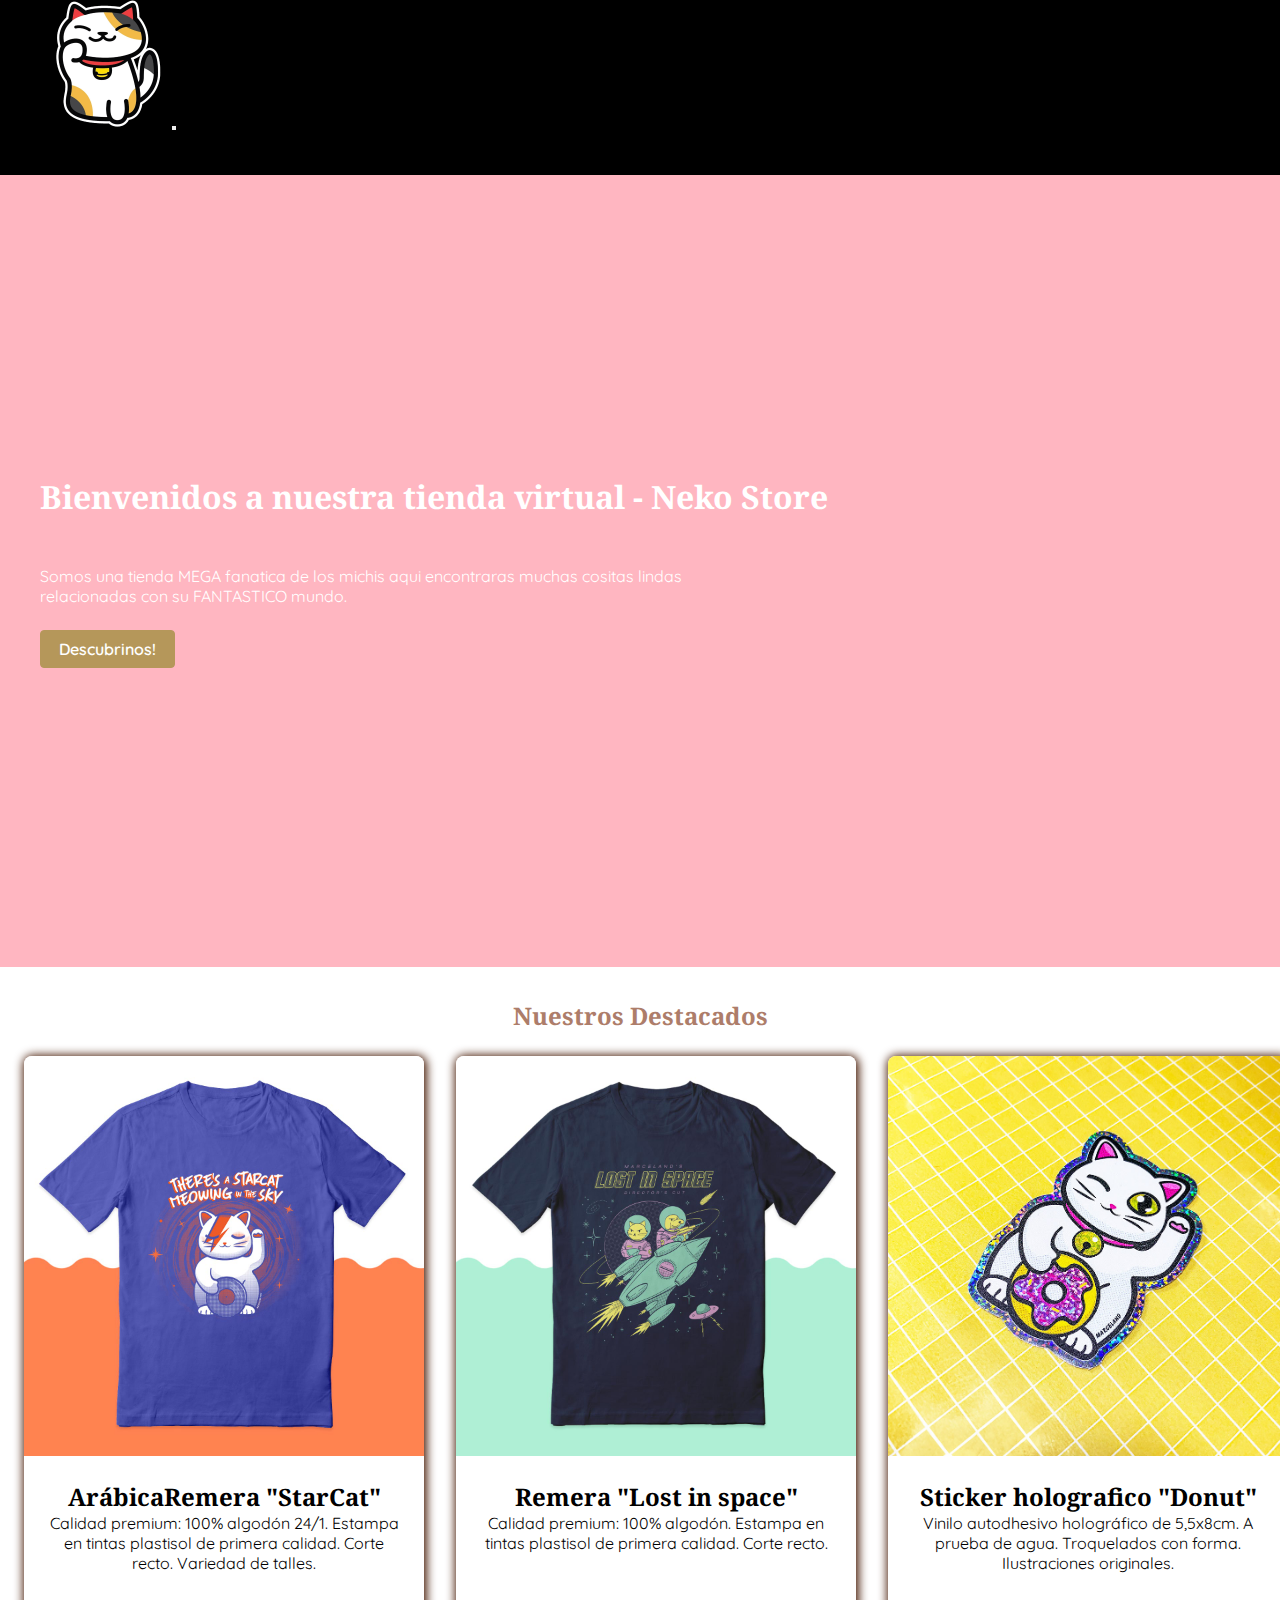
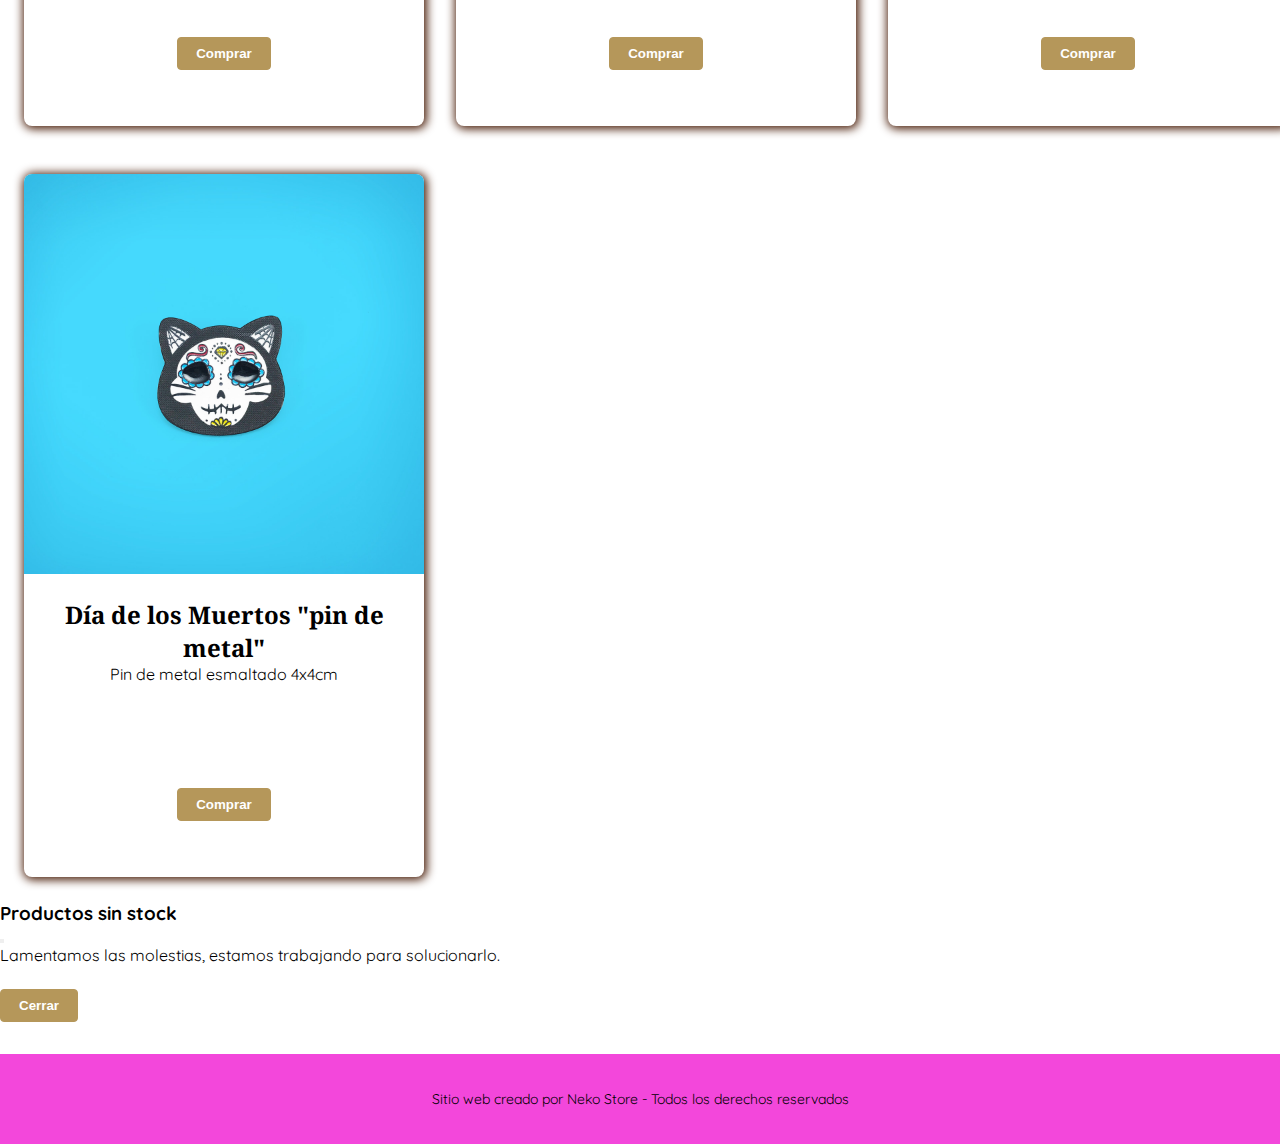
==== index.html @ 8020987b "main" ====
<!DOCTYPE html>
<html lang="es">
<head>
    <meta charset="UTF-8">
    <meta http-equiv="X-UA-Compatible" content="IE=edge">
    <meta name="viewport" content="width=device-width, initial-scale=1.0">
    <title>Neko Store - Tienda para fanaticos del mundo gatuno</title>
    <meta name="description" content="En este sitio web encontras todos los articulos relacionados con el increible mundo de los gatos pero de una manera mas divertida"/>
    <meta name="keywords" content="GATOS, JUGUETES, REMERAS, STICKERS, FANTASIA, FERIA, HOLOGRAMA,BIGOTES, FELINO, GARRAS "/>

    <link rel="shortcut icon" href="img/kisspng-neko-atsume-cat-maneki-neko-luck-hello-kitty-neko-atsume-5b0e3d5d5c5952.1851301615276598693783.png" type="image/x-icon">
  
    <!-- Bootstrap -->
  <link href="https://cdn.jsdelivr.net/npm/bootstrap@5.2.0/dist/css/bootstrap.min.css" rel="stylesheet"
    integrity="sha384-gH2yIJqKdNHPEq0n4Mqa/HGKIhSkIHeL5AyhkYV8i59U5AR6csBvApHHNl/vI1Bx" crossorigin="anonymous" />

    <!-- Mi CSS -->
    <link rel="stylesheet" href="css/estilo.css">

</head>

<body>
  <header>
  <nav class="navbar navbar-expand-lg bg-light">
      <div class="container-fluid">
        <a class="navbar-brand" href="index.html"><img class="nekoLogo" src="img/kisspng-neko-atsume-cat-maneki-neko-luck-hello-kitty-neko-atsume-5b0e3d5d5c5952.1851301615276598693783.png"
          alt="Logo Neko store"></a>
        <button class="navbar-toggler" type="button" data-bs-toggle="collapse" data-bs-target="#navbarNav" aria-controls="navbarNav" aria-expanded="false" aria-label="Toggle navigation">
          <span class="navbar-toggler-icon"></span>
        </button>
        <div class="collapse navbar-collapse" id="navbarNav">
          <ul class="navbar-nav ms-auto">
            <li class="nav-item">
              <a class="nav-link active" aria-current="page" href="index.html">Inicio</a>
            </li>
            <li class="nav-item">
              <a class="nav-link" href="pages/productos.html">Mis Productos</a>
            </li>
            <li class="nav-item">
              <a class="nav-link" href="pages/gatitos.html">Mis Gatitos</a>
            </li>
            <li class="nav-item">
              <a class="nav-link" href="pages/promociones.html">Promociones</a>
            </li>
            <li class="nav-item">
              <a class="nav-link" href="pages/contacto.html">Formulario de contacto</a>
            </li>
            <li class="nav-item">
              <a class="nav-link" href="pages/nosotros.html">Nosotros</a>
            </li>
            </li>
          </ul>
        </div>
      </div>
    </nav>
  </header>

        
<main>
    <!-- ENCABEZADO-->
  <section class="encabezado">
    <h1>Bienvenidos a nuestra tienda virtual - Neko Store</h1>
    <p>  Somos una tienda MEGA fanatica de los michis aqui encontraras muchas cositas lindas relacionadas con su FANTASTICO mundo.</p>  
  <a class="button" href="pages/nosotros.html">Descubrinos!</a>
</section> 
  
      <!-- CARDS NUESTROS PRODUCTOS -->
      <section class="container-xl">
        <h2 class="productos">Nuestros Destacados</h2>
        <div class="cardContainer">
        <article class="cards">
          <img src="img/remeras_starcat.jpg" alt="reme bowie" />
          <div class="cardBody">
            <h2>ArábicaRemera "StarCat"</h2>
            <p>Calidad premium: 100% algodón 24/1.
              Estampa en tintas plastisol de primera calidad.
              Corte recto.
              Variedad de talles.</p>
            <input data-bs-toggle="modal" data-bs-target="#exampleModal" class="button" type="button" value="Comprar" />
          </div>
        </article>
  
        <article class="cards">
          <img src="img/remera_Lost_recta.jpg" alt="reme lost" />
          <div class="cardBody">
            <h2>Remera "Lost in space"</h2>
            <p>Calidad premium: 100% algodón.
              Estampa en tintas plastisol de primera calidad.
              Corte recto.</p>
            <input data-bs-toggle="modal" data-bs-target="#exampleModal" class="button" type="button" value="Comprar" />
          </div>
        </article>
  
        <article class="cards">
          <img src="img/stickers_donut_cat_holo.jpg" alt="plancha dona" />
          <div class="cardBody">
            <h2>Sticker holografico "Donut"</h2>
            <p>Vinilo autodhesivo holográfico de 5,5x8cm.
              A prueba de agua.
              Troquelados con forma.
              Ilustraciones originales.</p>
            <input data-bs-toggle="modal" data-bs-target="#exampleModal" class="button" type="button" value="Comprar" />
          </div>
        </article>

        <article class="cards">
          <img src="img/marceland_prods_dia_de_los_muertos.jpg" alt="pin dead" />
          <div class="cardBody">
            <h2>Día de los Muertos "pin de metal"</h2>
            <p>Pin de metal esmaltado
              4x4cm</p>
            <input data-bs-toggle="modal" data-bs-target="#exampleModal" class="button" type="button" value="Comprar" />
          </div>
        </article>
      </div>
      </section>

      <!-- Modal -->
      <div class="modal fade" id="exampleModal" tabindex="-1" aria-labelledby="exampleModalLabel" aria-hidden="true">
        <div class="modal-dialog">
          <div class="modal-content">
            <div class="modal-header">
              <h3 class="modal-title" id="exampleModalLabel">Productos sin stock</h3>
              <button type="button" class="btn-close" data-bs-dismiss="modal" aria-label="Close"></button>
            </div>
            <div class="modal-body">
              <p>Lamentamos las molestias, estamos trabajando para solucionarlo.</p>
            </div>
            <div class="modal-footer">
              <button type="button" class="button" data-bs-dismiss="modal">Cerrar</button>
            </div>
          </div>
        </div>
      </div>
    </main>
    

 <!-- FOOTER -->
 <footer class="footer">
  <p>Sitio web creado por Neko Store - Todos los derechos reservados</p>
</footer>
  

<!-- JavaScript Bundle with Popper -->
<script
src="https://cdn.jsdelivr.net/npm/bootstrap@5.2.0/dist/js/bootstrap.bundle.min.js"
integrity="sha384-A3rJD856KowSb7dwlZdYEkO39Gagi7vIsF0jrRAoQmDKKtQBHUuLZ9AsSv4jD4Xa"
crossorigin="anonymous"
></script>

</body>

</html>
---- css/estilo.css ----
@import url("https://fonts.googleapis.com/css2?family=Noto+Serif:ital,wght@0,400;0,700;1,400;1,700&family=Quicksand:wght@300;400;500;600;700&display=swap");
* {
  margin: 0;
  padding: 0;
  box-sizing: border-box; }

/*Estilos Generales*/
body {
  font-family: "Quicksand", sans-serif;
  background-color: #ffffff; }

h1,
h2{
  font-family: "Noto Serif", serif; }

h1,
p {
  margin-bottom: 1.5em; }

a {
  text-decoration: none;
  color: #000000; }
  a:visited {
    color: #000000; }

    .nekoLogo {
      width: 8rem;
    }
    

/*Animaciones*/
@keyframes Aparicion {
  from {
    opacity: 0;
    transform: translateY(-20px); }
  to {
    opacity: 1;
    transform: translateY(0); } }

/* ENCABEZADO */
.encabezado {
  background-color: lightpink;
  height: 88vh;
  color: #ffffff;
  padding-left: 40px;
  display: flex;
  flex-direction: column;
  justify-content: center;
  background-size: cover; }
  .encabezado h1,
  .encabezado p,
  .encabezado .button {
    animation: Aparicion 1500ms 1; }
  .encabezado p {
    max-width: 70ch;
    animation-delay: 500ms;
    animation-fill-mode: backwards; }
  .encabezado .button {
    animation-delay: 1000ms;
    animation-fill-mode: backwards; }

/* NavBar*/
nav {
  padding: 0 40px;
  background-color: #000000;
  display: flex;
  flex-flow: row;
  justify-content: space-between;
  align-items: center; }
  nav ul li {
    display: inline-block;
    font-size: 1.125rem;
    padding: 10px 20px; }
    nav ul li.activo {
      font-weight: bold;
      background-color: #fb06d9;
      color: black; }
    nav ul li:hover {
      background-color: #fb06d9;
      transition: 300ms; }
    nav ul li:active {
      background-color: #ad7d6a;
      transition: 150ms; }
    nav ul li a {
      color: black; }
      nav ul li a:visited {
        color: white; }
  nav .nekologo {
    width: 48px; }

/* FOOTER */
.footer {
  margin-top: 32px;
  min-height: 10vh;
  text-align: center;
  font-size: 0.875rem;
  background-color: #f347db;
  display: flex;
  justify-content: center;
  align-items: center; }
  .footer p {
    margin-bottom: 0; }

/* Botones */
.button,
a.button,
input.button, .buttonSec {
  padding: 8px 18px;
  border-radius: 4px;
  display: inline-block;
  max-width: max-content; }

.button,
a.button,
input.button {
  background-color: #b5975a;
  border: 1px solid #b5975a;
  color: #ffffff;
  font-weight: 600; }
  .button:hover,
  a.button:hover,
  input.button:hover {
    background-color: #ad7d6a;
    transition: 300ms;
    border-color: #ad7d6a; }

.buttonSec {
  background-color: transparent;
  outline: none;
  border: none;
  color: #ad7d6a; }

/* CARDS */
.cards {
  background-color: #ffffff;
  display: flex;
  flex-direction: column;
  align-items: center;
  text-align: center;
  border-radius: 8px;
  height: auto;
  width: 400px;
  margin: 24px;
  padding-bottom: 32px;
  box-shadow: 1px 1px 10px 2px #491d08; }
  .cards img {
    width: 100%;
    border-radius: 8px 8px 0 0; }
  .cards p {
    min-height: 100px; }
  .cards:hover {
    transform: translateY(-3px);
    transition: 400ms ease-in-out; }

.cardBody {
  padding: 24px; }

/* Formulario */
form {
  background-color: #ece4dd;
  padding: 24px;
  width: 40%; }
  form > div {
    margin: 16px 0; }

.contactoFormulario {
  display: flex;
  justify-content: center;
  align-items: center;
  flex-direction: column;
  padding-top: 40px; }
  .contactoFormulario > div {
    display: flex;
    width: 75%;
    justify-content: center; }
  .contactoFormulario h1 {
    color: #ad7d6a;
    padding-top: 24px; }

/* Formatos */
.textCenter {
  display: flex;
  justify-content: center;
  align-items: center;
  flex-direction: column; }

.productos {
  text-align: center;
  padding-top: 2rem;
  color: #ad7d6a; }

.cardContainer {
  display: grid;
  grid-template-columns: repeat(auto-fill, minmax(400px, 1fr));
  column-gap: 16px; }



.nosotros {
  display: flex;
  padding-top: 24px; }
  .nosotros div:nth-child(2) {
    padding: 0 24px; }
  .nosotros h1 {
    color: #ad7d6a; }

.nosotrosImg {
  margin: 24px;
  width: 50%;
  display: grid;
  grid-template-columns: repeat(2, 1fr);
  row-gap: 16px;
  column-gap: 16px; }

.servicio {
  padding: 40px 0; }
  .servicio p {
    max-width: 70ch;
    text-align: left; }
  .servicio h2 {
    color: #ad7d6a; }
  .servicio .textCenter {
    padding-top: 10%;
    border-top: 1px solid #b5975a; }

/* Media Queries */
@media (max-width: 1200px) {
  .destacados {
    display: grid;
    grid-template-areas: "Titulo Titulo" "card1 card2" "card3 ."; }
  .nosotros {
    flex-wrap: wrap; } }

@media (max-width: 992px) {
  .destacados {
    display: grid;
    justify-content: center;
    grid-template-areas: "Titulo" "card1" "card2" "card3"; }
  .cardContainer {
    justify-content: center; }
  .contactoFormulario > div {
    flex-direction: column; }
  form {
    width: 100%; } }

@media (max-width: 768px) {
  section {
    padding: 10px 20px; }
  .cardContainer {
    grid-template-columns: repeat(auto-fill, minmax(340px, 1fr)); }
  .cards {
    width: auto;
    margin: 16px; }
  .encabezado {
    padding: 20px;
    height: 50vh;
    background-position: 35% 20%; }
  
  .nosotrosImg {
    width: auto; }
    .nosotrosImg img {
      width: 100%; }
  .contactoFormulario {
    padding: 0; }
    .contactoFormulario > div {
      width: 90%; } }

@media (max-width: 576px) {
  .servicio .textCenter {
    padding-left: 10px;
    padding-right: 10px; }
  .cardContainer {
    grid-template-columns: repeat(auto-fill, minmax(240px, 1fr)); } }

    .imgCarousel {
      height: 250px;
      object-fit: cover;
    }
    
    .imagenProducto {
      transition: height 0.5s, width 0.5s;
    
      &:hover {
        height: 300px;
        width: 300px;
      }
    }
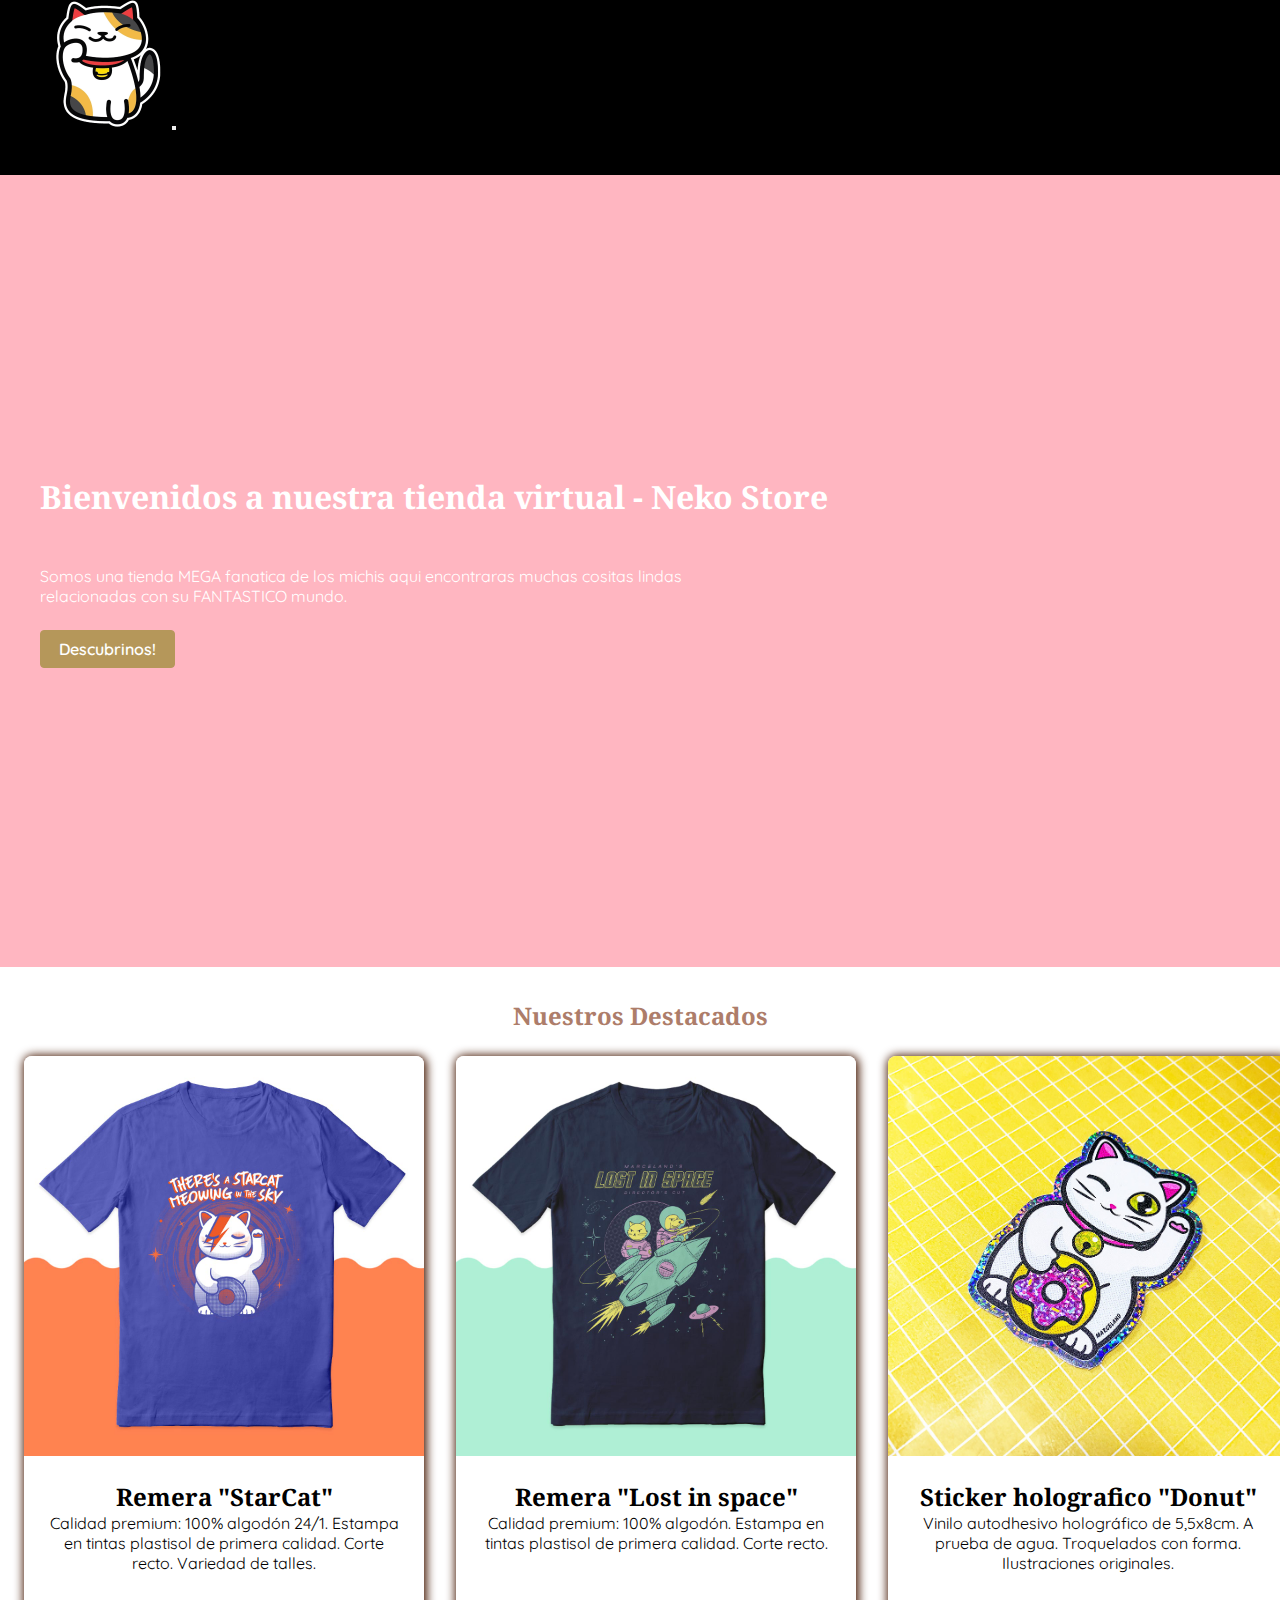
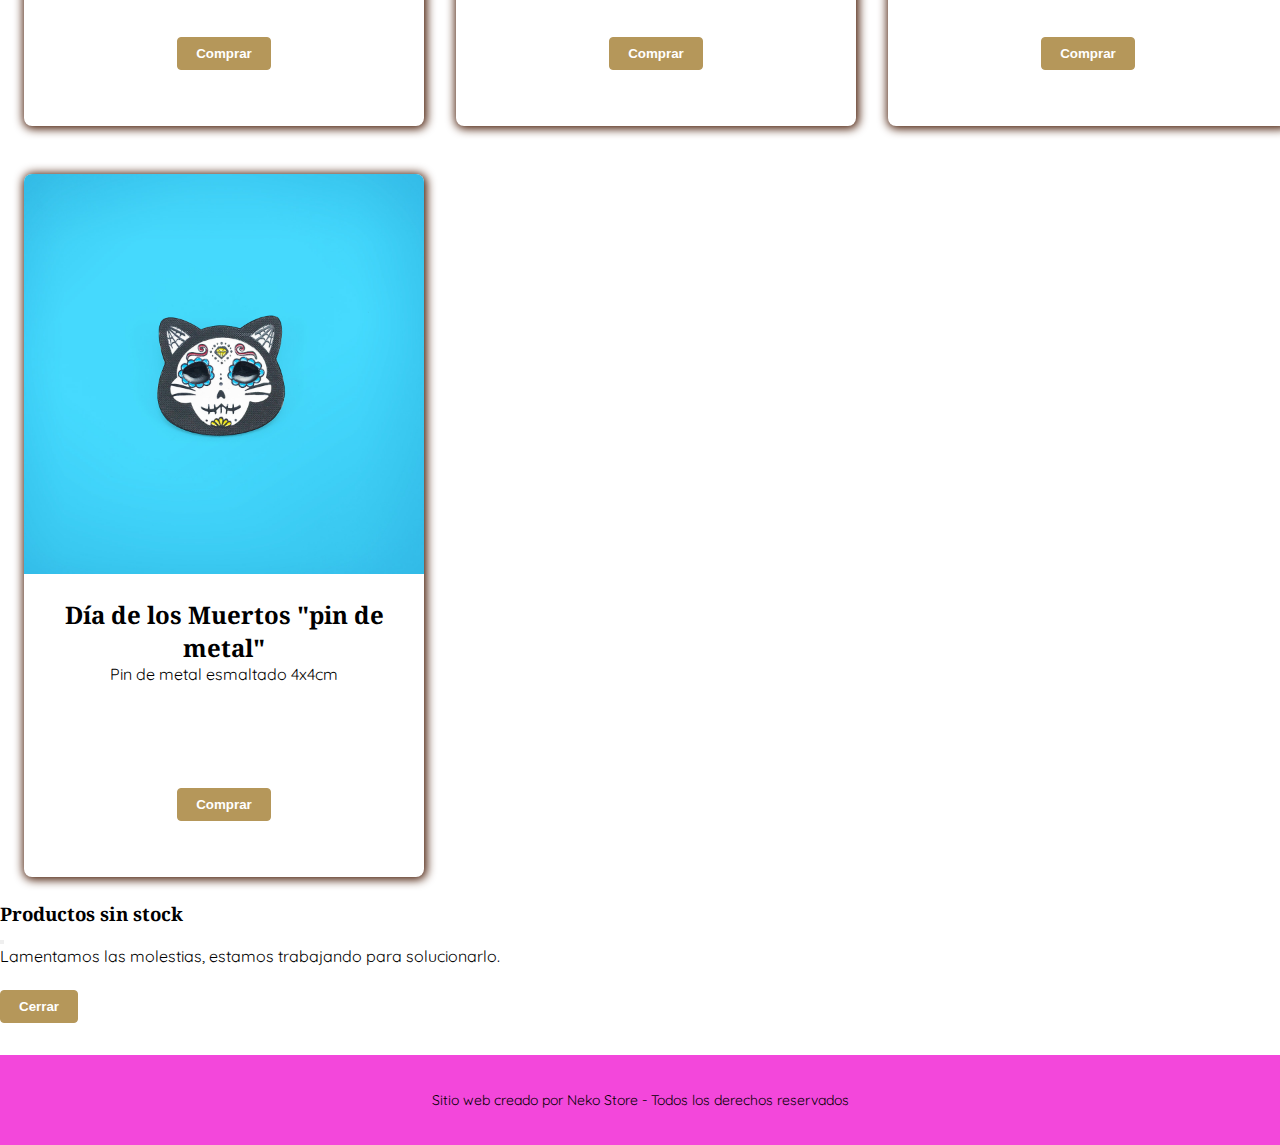
==== commit e49c6443: "ultimos roteques del codigo" ====
--- a/index.html
+++ b/index.html
@@ -71,7 +71,7 @@
         <article class="cards">
           <img src="img/remeras_starcat.jpg" alt="reme bowie" />
           <div class="cardBody">
-            <h2>ArábicaRemera "StarCat"</h2>
+            <h2>Remera "StarCat"</h2>
             <p>Calidad premium: 100% algodón 24/1.
               Estampa en tintas plastisol de primera calidad.
               Corte recto.
--- a/css/estilo.css
+++ b/css/estilo.css
@@ -10,7 +10,8 @@
   background-color: #ffffff; }
 
 h1,
-h2{
+h2,
+h3{
   font-family: "Noto Serif", serif; }
 
 h1,
@@ -76,7 +77,7 @@
       background-color: #fb06d9;
       color: black; }
     nav ul li:hover {
-      background-color: #fb06d9;
+      background-color: #fcb045;
       transition: 300ms; }
     nav ul li:active {
       background-color: #ad7d6a;
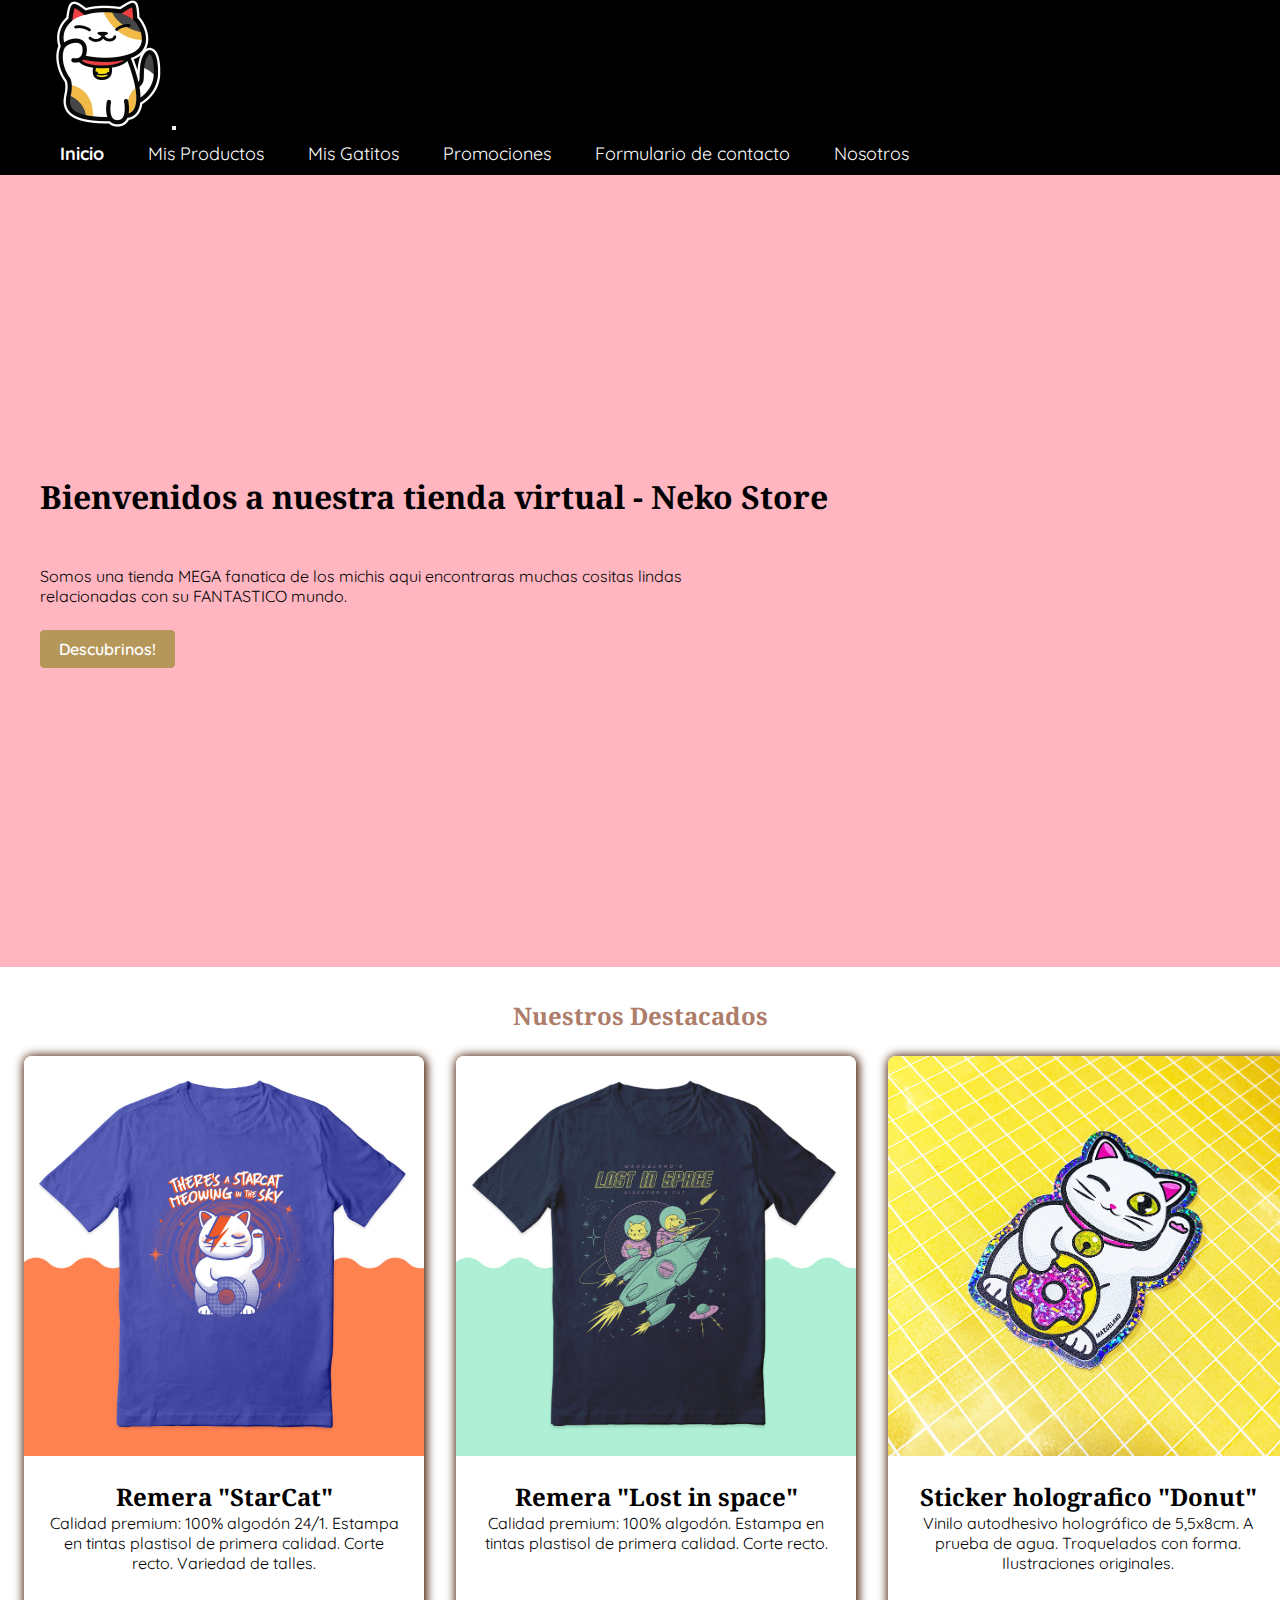
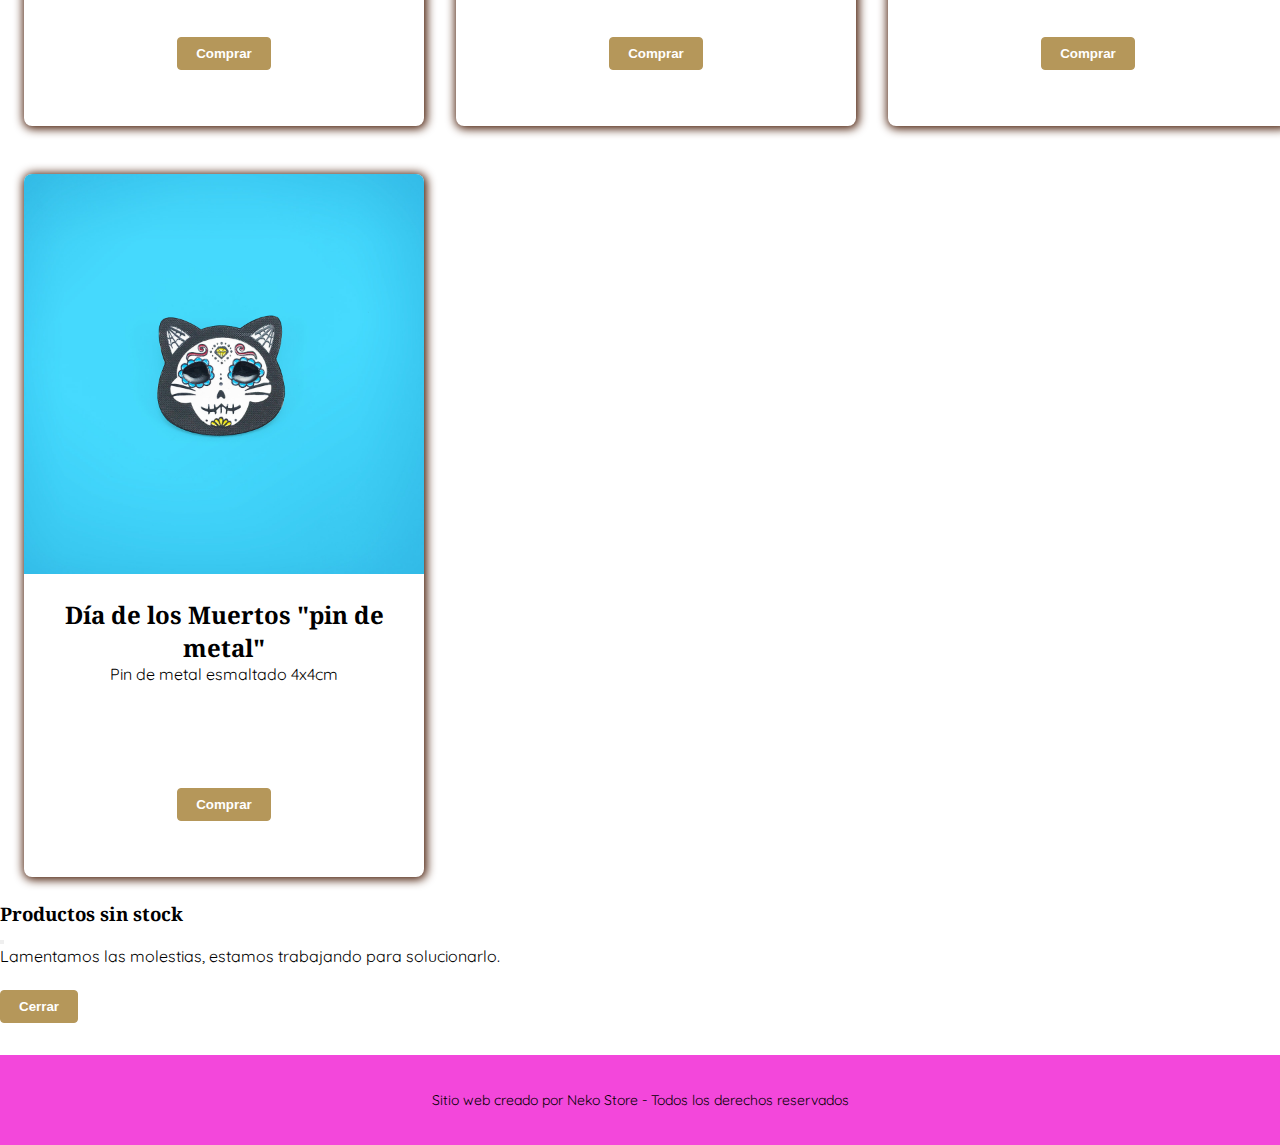
==== commit 30dd517d: "modificacion final" ====
--- a/index.html
+++ b/index.html
@@ -20,40 +20,44 @@
 </head>
 
 <body>
+  <!-- HEADER -->
   <header>
-  <nav class="navbar navbar-expand-lg bg-light">
+    <nav class="navbar navbar-expand-lg navbar-dark">
       <div class="container-fluid">
-        <a class="navbar-brand" href="index.html"><img class="nekoLogo" src="img/kisspng-neko-atsume-cat-maneki-neko-luck-hello-kitty-neko-atsume-5b0e3d5d5c5952.1851301615276598693783.png"
-          alt="Logo Neko store"></a>
-        <button class="navbar-toggler" type="button" data-bs-toggle="collapse" data-bs-target="#navbarNav" aria-controls="navbarNav" aria-expanded="false" aria-label="Toggle navigation">
+        <a href="index.html" class="navbar-brand"><img class="nekoLogo" src="img/kisspng-neko-atsume-cat-maneki-neko-luck-hello-kitty-neko-atsume-5b0e3d5d5c5952.1851301615276598693783.png"
+            alt="Logo" /></a>
+        <button class="navbar-toggler" type="button" data-bs-toggle="collapse" data-bs-target="#navbarText"
+          aria-controls="navbarText" aria-expanded="false" aria-label="Toggle navigation">
           <span class="navbar-toggler-icon"></span>
         </button>
-        <div class="collapse navbar-collapse" id="navbarNav">
-          <ul class="navbar-nav ms-auto">
-            <li class="nav-item">
-              <a class="nav-link active" aria-current="page" href="index.html">Inicio</a>
+        <div class="collapse navbar-collapse" id="navbarText">
+          <ul class="navbar-nav me-auto mb-2 mb-lg-0">
+            <li class="nav-item activo">
+              <a class="nav-link" aria-current="page" href="index.html">Inicio</a>
             </li>
             <li class="nav-item">
-              <a class="nav-link" href="pages/productos.html">Mis Productos</a>
+              <a class="nav-link" href="./pages/productos.html">Mis Productos</a>
             </li>
             <li class="nav-item">
-              <a class="nav-link" href="pages/gatitos.html">Mis Gatitos</a>
+              <a class="nav-link" href="./pages/gatitos.html">Mis Gatitos</a>
             </li>
             <li class="nav-item">
-              <a class="nav-link" href="pages/promociones.html">Promociones</a>
+              <a class="nav-link" href="./pages/promociones.html">Promociones</a>
             </li>
             <li class="nav-item">
-              <a class="nav-link" href="pages/contacto.html">Formulario de contacto</a>
+              <a class="nav-link" href="./pages/contacto.html">Formulario de contacto</a>
             </li>
             <li class="nav-item">
-              <a class="nav-link" href="pages/nosotros.html">Nosotros</a>
+              <a class="nav-link" href="./pages/nosotros.html">Nosotros</a>
             </li>
-            </li>
+          </li>
           </ul>
+    
         </div>
       </div>
     </nav>
   </header>
+ 
 
         
 <main>
--- a/css/estilo.css
+++ b/css/estilo.css
@@ -42,7 +42,7 @@
 .encabezado {
   background-color: lightpink;
   height: 88vh;
-  color: #ffffff;
+  color: black;
   padding-left: 40px;
   display: flex;
   flex-direction: column;
@@ -74,16 +74,16 @@
     padding: 10px 20px; }
     nav ul li.activo {
       font-weight: bold;
+      background-color: none;
+      color: #ffffff; }
+    nav ul li:hover {
       background-color: #fb06d9;
-      color: black; }
-    nav ul li:hover {
-      background-color: #fcb045;
       transition: 300ms; }
     nav ul li:active {
-      background-color: #ad7d6a;
+      background-color: palevioletred;
       transition: 150ms; }
     nav ul li a {
-      color: black; }
+      color: #ffffff; }
       nav ul li a:visited {
         color: white; }
   nav .nekologo {
